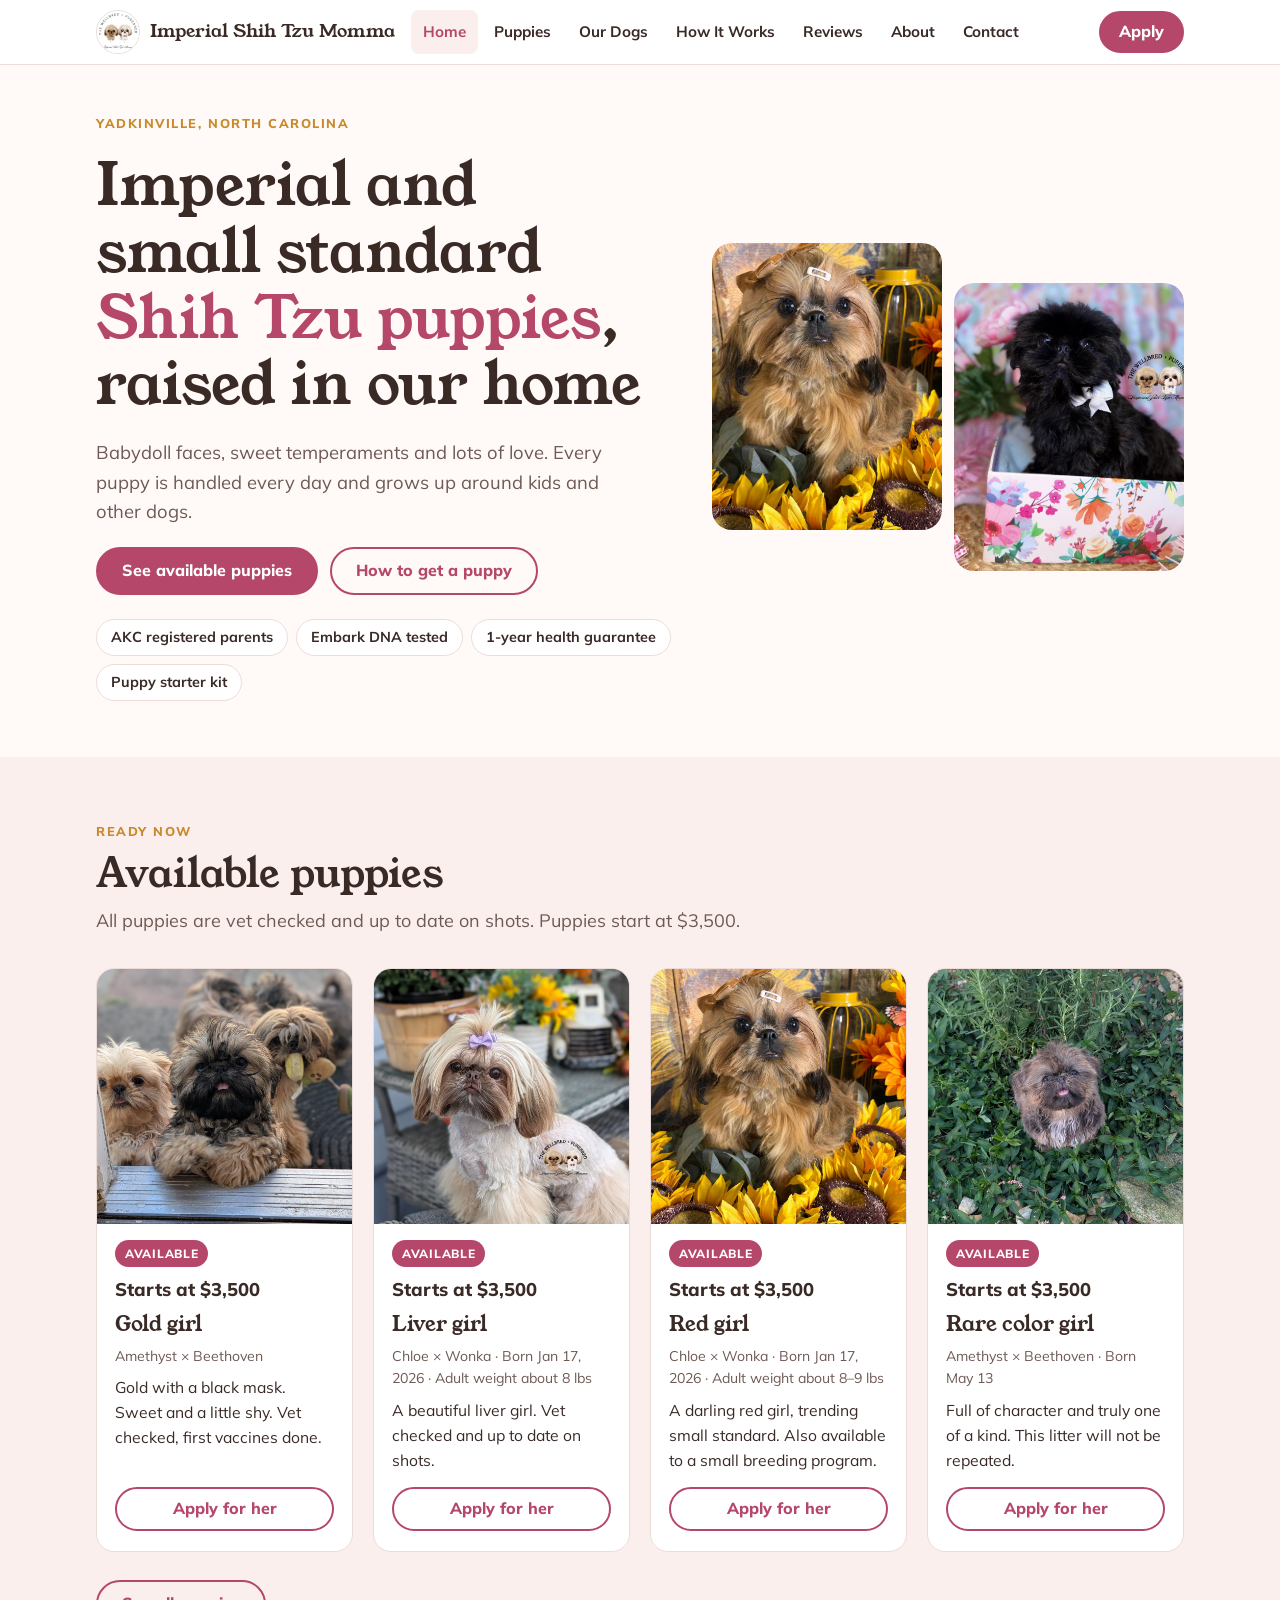
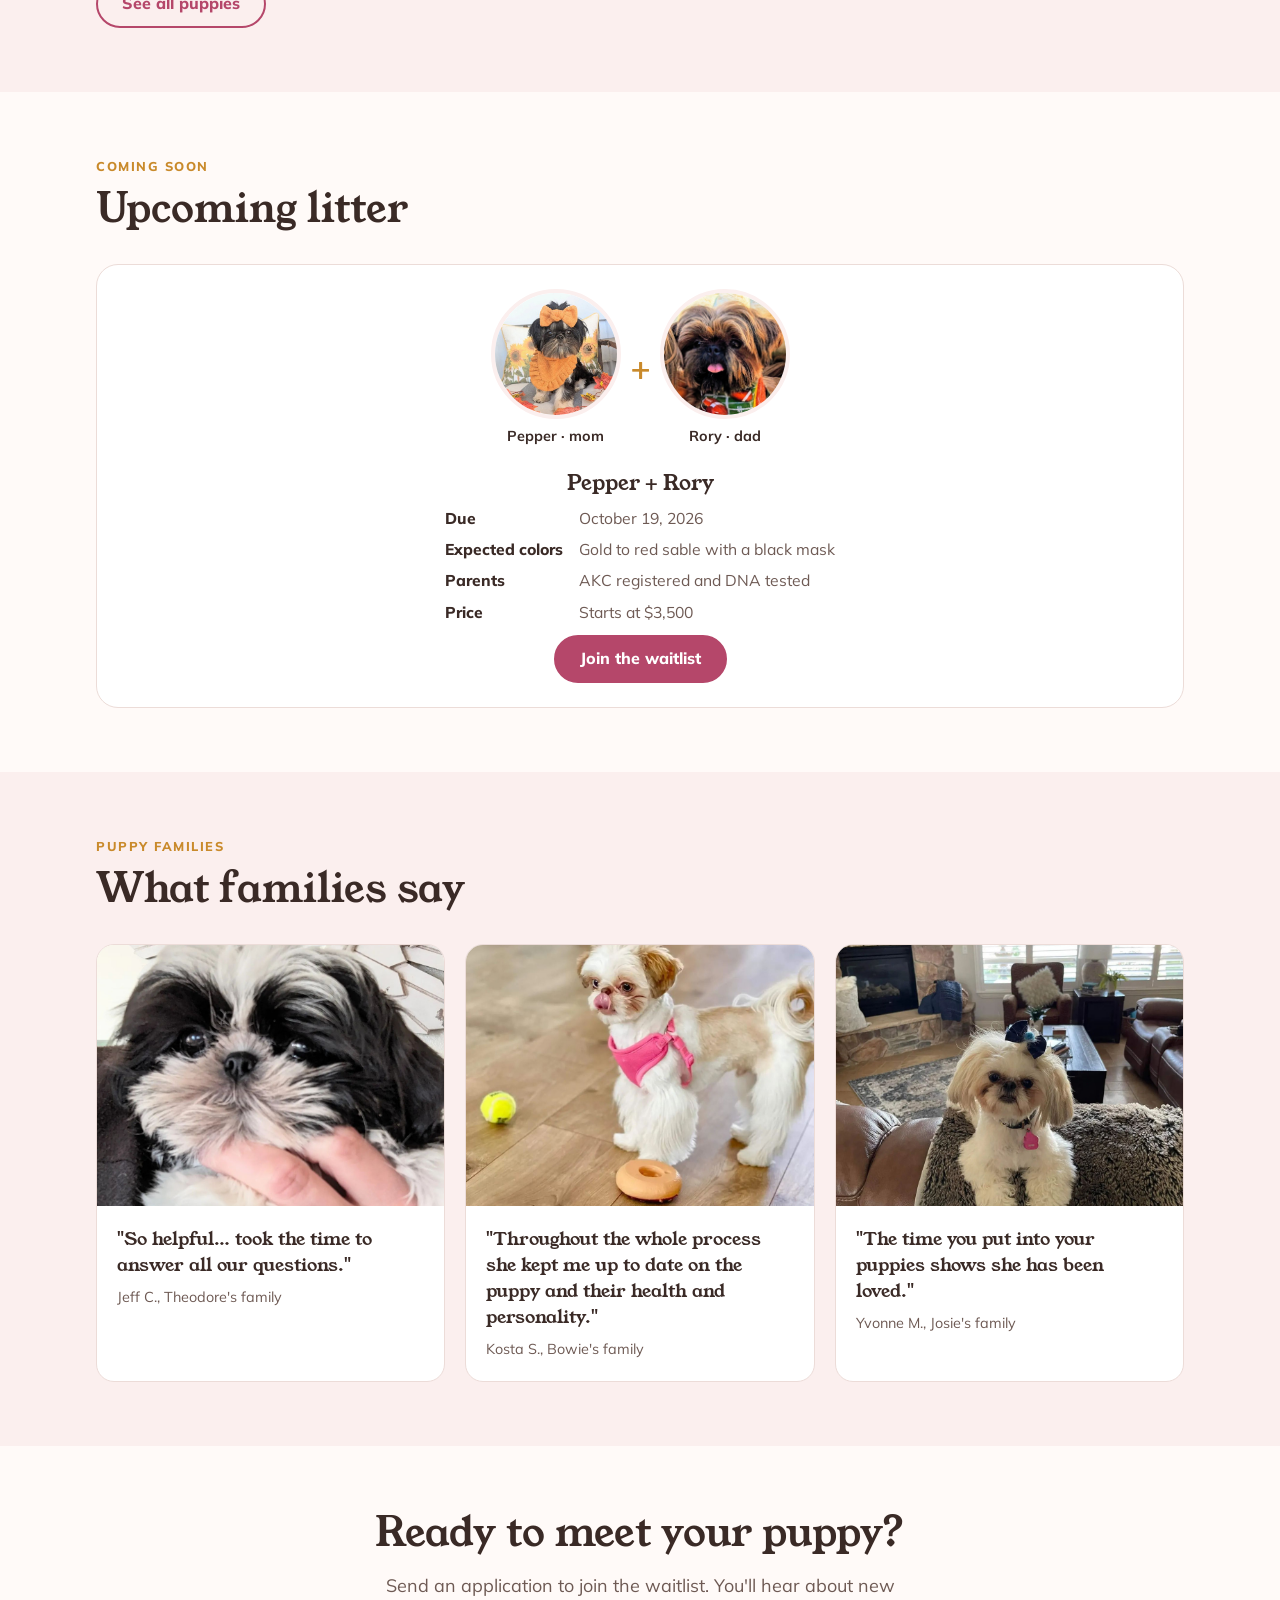
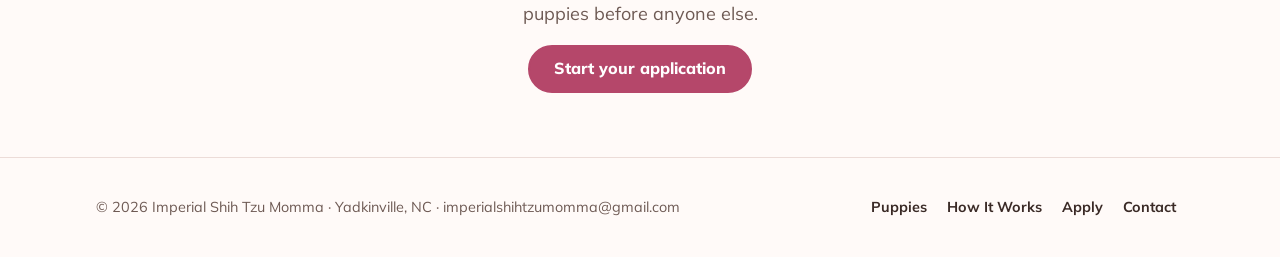
==== index.html @ 70576f69 "Imperial Shih Tzu Momma website" ====
<!doctype html>
<html lang="en">
<head>
<meta charset="utf-8">
<meta name="viewport" content="width=device-width, initial-scale=1, viewport-fit=cover">
<title>Imperial Shih Tzu Momma</title>
<meta name="description" content="Imperial and small standard Shih Tzu puppies raised in our home in Yadkinville, North Carolina. AKC registered, DNA tested parents.">
<meta property="og:title" content="Imperial Shih Tzu Momma">
<meta property="og:description" content="Imperial and small standard Shih Tzu puppies raised in our home in Yadkinville, North Carolina. AKC registered, DNA tested parents.">
<meta property="og:image" content="images/pup-red-girl.jpg">
<link rel="icon" href="images/logo.jpg">
<link rel="preconnect" href="https://fonts.googleapis.com">
<link rel="preconnect" href="https://fonts.gstatic.com" crossorigin>
<link rel="stylesheet" href="https://fonts.googleapis.com/css2?family=Young+Serif&family=Mulish:wght@400;600;700;800&display=swap">
<link rel="stylesheet" href="css/styles.css">
</head>
<body>
<a class="skip" href="#main">Skip to content</a>
<header>
  <div class="wrap bar">
    <a class="brand" href="index.html"><img src="images/logo.jpg" alt="">Imperial Shih Tzu Momma</a>
    <button class="menu-btn" id="menuBtn" aria-expanded="false" aria-controls="mainNav">Menu</button>
    <nav id="mainNav" aria-label="Main">
      <ul>
        <li><a href="index.html" aria-current="page">Home</a></li>
        <li><a href="puppies.html">Puppies</a></li>
        <li><a href="our-dogs.html">Our Dogs</a></li>
        <li><a href="how-it-works.html">How It Works</a></li>
        <li><a href="reviews.html">Reviews</a></li>
        <li><a href="about.html">About</a></li>
        <li><a href="contact.html">Contact</a></li>
      </ul>
    </nav>
    <a class="btn primary" href="apply.html">Apply</a>
  </div>
</header>
<main id="main">
<section class="hero">
  <div class="wrap">
    <div class="hero-copy">
      <span class="eyebrow">Yadkinville, North Carolina</span>
      <h1>Imperial and small standard <em>Shih Tzu puppies</em>, raised in our home</h1>
      <p>Babydoll faces, sweet temperaments and lots of love. Every puppy is handled every day and grows up around kids and other dogs.</p>
      <div class="ctas">
        <a class="btn primary" href="puppies.html">See available puppies</a>
        <a class="btn ghost" href="how-it-works.html">How to get a puppy</a>
      </div>
      <ul class="facts" aria-label="Highlights">
        <li>AKC registered parents</li>
        <li>Embark DNA tested</li>
        <li>1-year health guarantee</li>
        <li>Puppy starter kit</li>
      </ul>
    </div>
    <div class="hero-photos">
      <img src="images/pup-red-girl.jpg" alt="Red Shih Tzu puppy sitting among sunflowers">
      <img src="images/pup-black-boy.jpg" alt="Black Shih Tzu puppy in a flower box">
    </div>
  </div>
</section>

<section class="alt">
  <div class="wrap">
    <div class="head">
      <span class="eyebrow">Ready now</span>
      <h2>Available puppies</h2>
      <p>All puppies are vet checked and up to date on shots. Puppies start at $3,500.</p>
    </div>
    <div class="grid">
      <article class="pup">
        <img src="images/pup-gold-girl.jpg" alt="Gold Shih Tzu puppy with a black mask" loading="lazy">
        <div class="body">
          <div class="row"><span class="tag ready">Available</span><span class="price">Starts at $3,500</span></div>
          <h3>Gold girl</h3>
          <p class="meta">Amethyst × Beethoven</p>
          <p class="desc">Gold with a black mask. Sweet and a little shy. Vet checked, first vaccines done.</p>
          <a class="btn ghost" href="apply.html">Apply for her</a>
        </div>
      </article><article class="pup">
        <img src="images/pup-liver-girl.jpg" alt="Light liver Shih Tzu puppy" loading="lazy">
        <div class="body">
          <div class="row"><span class="tag ready">Available</span><span class="price">Starts at $3,500</span></div>
          <h3>Liver girl</h3>
          <p class="meta">Chloe × Wonka · Born Jan 17, 2026 · Adult weight about 8 lbs</p>
          <p class="desc">A beautiful liver girl. Vet checked and up to date on shots.</p>
          <a class="btn ghost" href="apply.html">Apply for her</a>
        </div>
      </article><article class="pup">
        <img src="images/pup-red-girl.jpg" alt="Red Shih Tzu puppy among sunflowers" loading="lazy">
        <div class="body">
          <div class="row"><span class="tag ready">Available</span><span class="price">Starts at $3,500</span></div>
          <h3>Red girl</h3>
          <p class="meta">Chloe × Wonka · Born Jan 17, 2026 · Adult weight about 8–9 lbs</p>
          <p class="desc">A darling red girl, trending small standard. Also available to a small breeding program.</p>
          <a class="btn ghost" href="apply.html">Apply for her</a>
        </div>
      </article><article class="pup">
        <img src="images/pup-rare-girl.jpg" alt="Rare colored Shih Tzu puppy on green grass" loading="lazy">
        <div class="body">
          <div class="row"><span class="tag ready">Available</span><span class="price">Starts at $3,500</span></div>
          <h3>Rare color girl</h3>
          <p class="meta">Amethyst × Beethoven · Born May 13</p>
          <p class="desc">Full of character and truly one of a kind. This litter will not be repeated.</p>
          <a class="btn ghost" href="apply.html">Apply for her</a>
        </div>
      </article>
    </div>
    <div class="more"><a class="btn ghost" href="puppies.html">See all puppies</a></div>
  </div>
</section>

<section>
  <div class="wrap">
    <div class="head">
      <span class="eyebrow">Coming soon</span>
      <h2>Upcoming litter</h2>
    </div>
    <div class="litter">
      <div class="pair">
        <figure><img src="images/pepper.jpg" alt="Pepper, the mom" loading="lazy">Pepper · mom</figure>
        <span class="plus" aria-hidden="true">+</span>
        <figure><img src="images/rory.jpg" alt="Rory, the dad" loading="lazy">Rory · dad</figure>
      </div>
      <div class="info">
        <h3>Pepper + Rory</h3>
        <dl>
          <dt>Due</dt><dd>October 19, 2026</dd>
          <dt>Expected colors</dt><dd>Gold to red sable with a black mask</dd>
          <dt>Parents</dt><dd>AKC registered and DNA tested</dd>
          <dt>Price</dt><dd>Starts at $3,500</dd>
        </dl>
        <div><a class="btn primary" href="apply.html">Join the waitlist</a></div>
      </div>
    </div>
  </div>
</section>

<section class="alt">
  <div class="wrap">
    <div class="head">
      <span class="eyebrow">Puppy families</span>
      <h2>What families say</h2>
    </div>
    <div class="reviews">
      <figure class="review"><img src="images/review-theodore.jpg" alt="Theodore, a black and white Shih Tzu" loading="lazy"><blockquote>"So helpful… took the time to answer all our questions."</blockquote><figcaption>Jeff C., Theodore's family</figcaption></figure><figure class="review"><img src="images/review-bowie.jpg" alt="Bowie playing on a wood floor" loading="lazy"><blockquote>"Throughout the whole process she kept me up to date on the puppy and their health and personality."</blockquote><figcaption>Kosta S., Bowie's family</figcaption></figure><figure class="review"><img src="images/review-josie.jpg" alt="Josie sitting on a sofa" loading="lazy"><blockquote>"The time you put into your puppies shows she has been loved."</blockquote><figcaption>Yvonne M., Josie's family</figcaption></figure>
    </div>
  </div>
</section>

<section class="cta-band">
  <div class="wrap">
    <h2>Ready to meet your puppy?</h2>
    <p>Send an application to join the waitlist. You'll hear about new puppies before anyone else.</p>
    <a class="btn primary" href="apply.html">Start your application</a>
  </div>
</section>
</main>
<footer>
  <div class="wrap">
    <span>© 2026 Imperial Shih Tzu Momma · Yadkinville, NC · imperialshihtzumomma@gmail.com</span>
    <nav aria-label="Footer"><ul><li><a href="puppies.html">Puppies</a></li><li><a href="how-it-works.html">How It Works</a></li><li><a href="apply.html">Apply</a></li><li><a href="contact.html">Contact</a></li></ul></nav>
  </div>
</footer>
<script src="js/main.js"></script>
</body>
</html>
---- css/styles.css ----
html{-webkit-text-size-adjust:100%}
body{margin:0}
img{max-width:100%;height:auto}
[hidden]{display:none!important}
/* Layout: one calm scrolling page, sticky nav, photo-first cards; each section = one Wix page */
:root{
  --bg:#fffaf8; --surface:#ffffff; --tint:#fbefee; --fg:#3a2a26; --muted:#6e5a54;
  --rose:#b5476a; --rose-ink:#ffffff; --honey:#c98a2b; --line:#ecdcd8; --sold:#8a7b77;
  --display:"Young Serif",Georgia,serif; --body:"Mulish",system-ui,-apple-system,"Segoe UI",sans-serif;
}
@media (prefers-color-scheme:dark){:root:not([data-theme="light"]){
  --bg:#1f1817; --surface:#2a2120; --tint:#33272a; --fg:#f5ebe8; --muted:#c9b6b0;
  --rose:#f08aab; --rose-ink:#2a1219; --honey:#e9b45e; --line:#46383a; --sold:#a8999a; color-scheme:dark}}
:root[data-theme="dark"]{
  --bg:#1f1817; --surface:#2a2120; --tint:#33272a; --fg:#f5ebe8; --muted:#c9b6b0;
  --rose:#f08aab; --rose-ink:#2a1219; --honey:#e9b45e; --line:#46383a; --sold:#a8999a; color-scheme:dark}
*{box-sizing:border-box}
html{scroll-behavior:smooth;scroll-padding-top:72px}
@media (prefers-reduced-motion:reduce){html{scroll-behavior:auto}}
body{background:var(--bg);color:var(--fg);font-family:var(--body);font-size:18px;line-height:1.6}
body::before{content:"";position:fixed;inset:0 0 auto;height:env(safe-area-inset-top,0px);z-index:10;background:var(--surface)}
.wrap{max-width:1120px;margin:0 auto;padding-left:max(16px,env(safe-area-inset-left,0px));padding-right:max(16px,env(safe-area-inset-right,0px))}
h1,h2,h3{font-family:var(--display);font-weight:400;line-height:1.15;text-wrap:balance;margin:0}
h2{font-size:clamp(1.8rem,4vw,2.5rem)} h3{font-size:1.3rem}
p{margin:0}
a{color:var(--rose)}
:focus-visible{outline:3px solid var(--honey);outline-offset:3px;border-radius:6px}
.skip{position:absolute;left:-999px;top:8px;background:var(--rose);color:var(--rose-ink);padding:10px 16px;border-radius:8px;z-index:20}
.skip:focus{left:16px}
.eyebrow{font-size:.8rem;font-weight:800;letter-spacing:.12em;text-transform:uppercase;color:var(--honey)}
.btn{display:inline-flex;align-items:center;justify-content:center;min-height:48px;padding:0 24px;border-radius:999px;font-weight:800;font-size:1rem;text-decoration:none;border:2px solid var(--rose)}
.btn.primary{background:var(--rose);color:var(--rose-ink)}
.btn.ghost{color:var(--rose);background:transparent}
.btn:hover{filter:brightness(1.07)}


/* header */
header{position:sticky;top:env(safe-area-inset-top,0px);z-index:5;background:var(--surface);border-bottom:1px solid var(--line)}
.bar{display:flex;align-items:center;gap:16px;min-height:64px}
.brand{display:flex;align-items:center;gap:10px;text-decoration:none;color:var(--fg);font-family:var(--display);font-size:1.15rem;white-space:nowrap}
.brand img{width:44px;height:44px;border-radius:50%;object-fit:cover;border:1px solid var(--line)}
nav ul{display:flex;gap:4px;list-style:none;margin:0;padding:0}
nav a{display:block;padding:10px 12px;border-radius:8px;color:var(--fg);text-decoration:none;font-weight:700;font-size:.95rem}
nav a:hover{background:var(--tint)}
.bar .btn{margin-left:auto;min-height:42px;padding:0 18px}
.menu-btn{display:none;margin-left:auto;min-height:44px;padding:0 14px;border-radius:10px;border:2px solid var(--line);background:var(--surface);color:var(--fg);font:700 1rem var(--body)}
@media (max-width:980px){
  .menu-btn{display:block}
  .bar>.btn{display:none}
  nav{position:absolute;left:0;right:0;top:100%;background:var(--surface);border-bottom:1px solid var(--line)}
  nav:not(.open){display:none}
  nav ul{flex-direction:column;padding:8px max(16px,env(safe-area-inset-right,0px)) 16px max(16px,env(safe-area-inset-left,0px))}
  nav a{font-size:1.1rem;padding:14px 12px}
}

section{padding-block:64px}
section.alt{background:var(--tint)}
.head{display:grid;gap:10px;max-width:46rem;margin-bottom:32px}
.head p{color:var(--muted)}

/* hero */
.hero{padding-block:48px 56px}
.hero .wrap{display:grid;grid-template-columns:1.1fr .9fr;gap:40px;align-items:center}
.hero h1{font-size:clamp(2.2rem,5.4vw,3.6rem)}
.hero h1 em{font-style:normal;color:var(--rose)}
.hero-copy{display:grid;gap:20px;min-width:0}
.hero-copy>p{font-size:1.15rem;color:var(--muted);max-width:34rem}
.ctas{display:flex;flex-wrap:wrap;gap:12px}
.facts{display:flex;flex-wrap:wrap;gap:8px;list-style:none;padding:0;margin:4px 0 0}
.facts li{background:var(--surface);border:1px solid var(--line);border-radius:999px;padding:6px 14px;font-size:.9rem;font-weight:700}
.hero-photos{display:grid;grid-template-columns:1fr 1fr;gap:12px}
.hero-photos img{width:100%;aspect-ratio:4/5;object-fit:cover;border-radius:20px}
.hero-photos img:nth-child(2){margin-top:40px}
@media (max-width:760px){.hero .wrap{grid-template-columns:1fr}.hero-photos img:nth-child(2){margin-top:24px}}

/* cards */
.grid{display:grid;grid-template-columns:repeat(auto-fill,minmax(240px,1fr));gap:20px}
.pup{background:var(--surface);border:1px solid var(--line);border-radius:18px;overflow:hidden;display:flex;flex-direction:column}
.pup img{width:100%;aspect-ratio:1;object-fit:cover;display:block}
.pup .body{padding:16px 18px 20px;display:grid;gap:8px;flex:1;align-content:start}
.row{display:flex;align-items:center;justify-content:space-between;gap:8px;flex-wrap:wrap}
.tag{font-size:.75rem;font-weight:800;letter-spacing:.06em;text-transform:uppercase;border-radius:999px;padding:4px 10px}
.tag.ready{background:var(--rose);color:var(--rose-ink)}
.tag.sold{background:var(--line);color:var(--fg)}
.price{font-weight:800;font-size:1.15rem;font-variant-numeric:tabular-nums}
.meta{font-size:.88rem;color:var(--muted)}
.pup p.desc{font-size:.98rem}
.pup .btn{margin-top:6px;min-height:44px}
.sold-strip{margin-top:44px}
.sold-strip h3{margin-bottom:16px}
.sold-grid{display:grid;grid-template-columns:repeat(auto-fill,minmax(150px,1fr));gap:14px}
.sold-grid figure{margin:0;display:grid;gap:6px}
.sold-grid img{width:100%;aspect-ratio:1;object-fit:cover;border-radius:14px;filter:saturate(.75)}
.sold-grid figcaption{font-size:.85rem;color:var(--muted)}

/* litters */
.litter{background:var(--surface);border:1px solid var(--line);border-radius:22px;padding:24px;display:grid;grid-template-columns:auto 1fr;gap:28px;align-items:center}
.pair{display:flex;align-items:center;gap:10px}
.pair figure{margin:0;text-align:center;display:grid;gap:6px;font-weight:700;font-size:.9rem}
.pair img{width:130px;height:130px;border-radius:50%;object-fit:cover;border:4px solid var(--tint)}
.pair .plus{font-family:var(--display);font-size:2rem;color:var(--honey)}
.litter .info{display:grid;gap:10px;min-width:0}
.litter dl{display:grid;grid-template-columns:max-content 1fr;gap:6px 16px;margin:0;font-size:.98rem}
.litter dt{font-weight:800}
.litter dd{margin:0;color:var(--muted)}
@media (max-width:700px){.litter{grid-template-columns:1fr}.pair{justify-content:center}.pair img{width:110px;height:110px}}

/* dogs */
.dogs{display:grid;grid-template-columns:repeat(auto-fill,minmax(200px,1fr));gap:20px}
.dog{margin:0;display:grid;gap:8px}
.dog img{width:100%;aspect-ratio:1;object-fit:cover;border-radius:18px}
.dog figcaption{display:grid;gap:2px}
.dog strong{font-family:var(--display);font-weight:400;font-size:1.25rem}
.dog span{font-size:.9rem;color:var(--muted)}
.subhead{margin:8px 0 16px;font-size:1.1rem;font-weight:800}
.subhead:not(:first-of-type){margin-top:40px}

/* steps */
.steps{list-style:none;padding:0;margin:0;display:grid;grid-template-columns:repeat(auto-fit,minmax(200px,1fr));gap:16px;counter-reset:s}
.steps li{background:var(--surface);border:1px solid var(--line);border-radius:18px;padding:22px;display:grid;gap:8px;align-content:start;counter-increment:s}
.steps li::before{content:counter(s);width:40px;height:40px;border-radius:50%;background:var(--rose);color:var(--rose-ink);display:grid;place-items:center;font-weight:800}
.steps p{font-size:.97rem;color:var(--muted)}
.two{display:grid;grid-template-columns:1fr 1fr;gap:20px;margin-top:28px}
@media (max-width:760px){.two{grid-template-columns:1fr}}
.panel{background:var(--surface);border:1px solid var(--line);border-radius:18px;padding:24px;display:grid;gap:12px;align-content:start}
.panel ul{margin:0;padding-left:20px;display:grid;gap:6px}
.faq{display:grid;gap:10px;margin-top:28px}
details{background:var(--surface);border:1px solid var(--line);border-radius:14px;padding:4px 20px}
summary{cursor:pointer;font-weight:800;padding:14px 0;min-height:44px}
details p{padding-bottom:16px;color:var(--muted)}

/* reviews */
.reviews{display:grid;grid-template-columns:repeat(auto-fit,minmax(260px,1fr));gap:20px}
.review{margin:0;background:var(--surface);border:1px solid var(--line);border-radius:18px;overflow:hidden;display:flex;flex-direction:column}
.review img{width:100%;aspect-ratio:4/3;object-fit:cover}
.review blockquote{margin:0;padding:20px 20px 8px;font-family:var(--display);font-size:1.12rem;line-height:1.45}
.review figcaption{padding:0 20px 20px;font-size:.9rem;color:var(--muted)}

/* about */
.about{display:grid;grid-template-columns:.8fr 1.2fr;gap:40px;align-items:center}
.about img{width:100%;border-radius:22px;aspect-ratio:1;object-fit:cover}
.about .copy{display:grid;gap:16px;min-width:0}
@media (max-width:760px){.about{grid-template-columns:1fr}}

/* adults */
.adult{display:grid;grid-template-columns:220px 1fr;gap:24px;align-items:center;background:var(--surface);border:1px solid var(--line);border-radius:22px;padding:20px;margin-top:24px}
.adult img{width:100%;aspect-ratio:1;object-fit:cover;border-radius:16px}
.adult div{display:grid;gap:8px;min-width:0}
@media (max-width:600px){.adult{grid-template-columns:1fr}}

/* contact */
.contact{display:grid;grid-template-columns:1fr 1fr;gap:32px}
@media (max-width:760px){.contact{grid-template-columns:1fr}}
.contact .info{display:grid;gap:16px;align-content:start}
.copyline{display:flex;flex-wrap:wrap;gap:10px;align-items:center}
.copyline code{font-family:var(--body);font-weight:800;font-size:1.05rem;background:var(--surface);border:1px solid var(--line);border-radius:10px;padding:8px 12px;user-select:all;word-break:break-all}
.copyline button{min-height:44px;padding:0 16px;border-radius:999px;border:2px solid var(--rose);background:transparent;color:var(--rose);font:800 .95rem var(--body);cursor:pointer}
form{background:var(--surface);border:1px solid var(--line);border-radius:20px;padding:24px;display:grid;gap:14px}
label{font-weight:700;font-size:.95rem;display:grid;gap:6px}
input,textarea,select{font:inherit;font-size:1rem;padding:12px 14px;border-radius:10px;border:1.5px solid var(--line);background:var(--bg);color:var(--fg);min-height:48px}
.form-note{font-size:.85rem;color:var(--muted)}
.sent{font-weight:800;color:var(--rose)}

footer{border-top:1px solid var(--line);padding-block:32px;font-size:.9rem;color:var(--muted)}
footer .wrap{display:flex;flex-wrap:wrap;gap:12px 24px;justify-content:space-between;align-items:center}
footer nav{position:static;border:0;background:none;display:flex !important}
footer ul{flex-direction:row !important;flex-wrap:wrap;padding:0 !important}
footer a{font-size:.9rem;padding:6px 8px}

/* multi-page additions */
nav a[aria-current="page"]{background:var(--tint);color:var(--rose)}
.page-hero{padding-block:48px 8px}
.page-hero h1{font-size:clamp(2rem,5vw,3rem)}
.page-hero p{color:var(--muted);max-width:44rem;margin-top:12px;font-size:1.1rem}
.cta-band{text-align:center}
.cta-band .wrap{display:grid;gap:16px;justify-items:center}
.cta-band p{color:var(--muted);max-width:36rem}
.more{margin-top:28px}
fieldset{border:1px solid var(--line);border-radius:14px;padding:16px 18px;display:grid;gap:14px;margin:0}
legend{font-family:var(--display);font-size:1.2rem;padding:0 6px}
.choice{display:flex;flex-wrap:wrap;gap:8px 20px;font-weight:600}
.choice label{display:flex;align-items:center;gap:8px;font-weight:600;min-height:44px}
.choice input{min-height:auto;width:20px;height:20px;accent-color:var(--rose)}
.q{display:grid;gap:6px}
.q>span{font-weight:700;font-size:.95rem}
.req{color:var(--rose)}
.form-wide{max-width:760px}
.cols{display:grid;grid-template-columns:1fr 1fr;gap:14px}
@media (max-width:600px){.cols{grid-template-columns:1fr}}
.social{display:flex;gap:10px;flex-wrap:wrap}
.form-wide{background:none;border:0;padding:0}
.pup .body{display:flex;flex-direction:column}
.pup .body .btn{margin-top:auto}
.pup .body p.desc{margin-bottom:6px}
.litter{grid-template-columns:1fr;justify-items:center;text-align:center;gap:24px}
.litter .pair{justify-content:center}
.litter .info{justify-items:center}
.litter dl{text-align:left;margin-inline:auto}
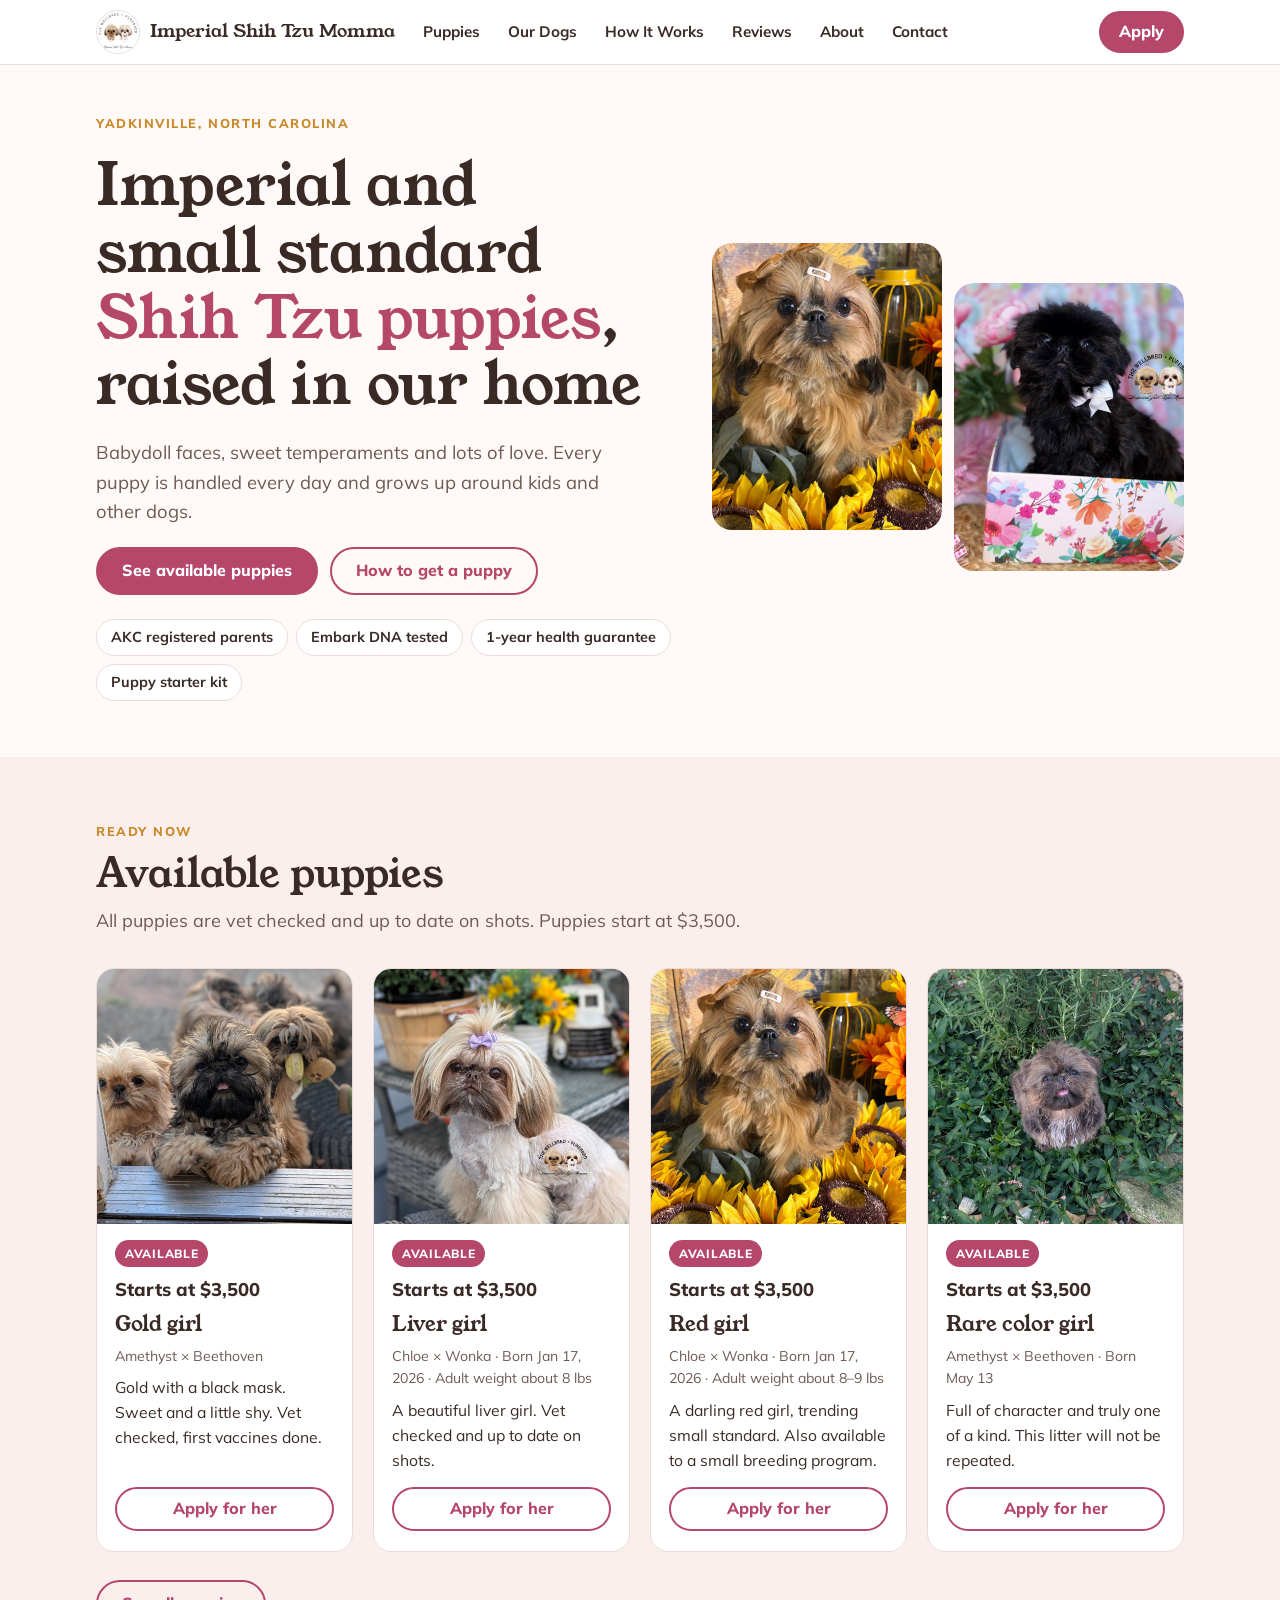
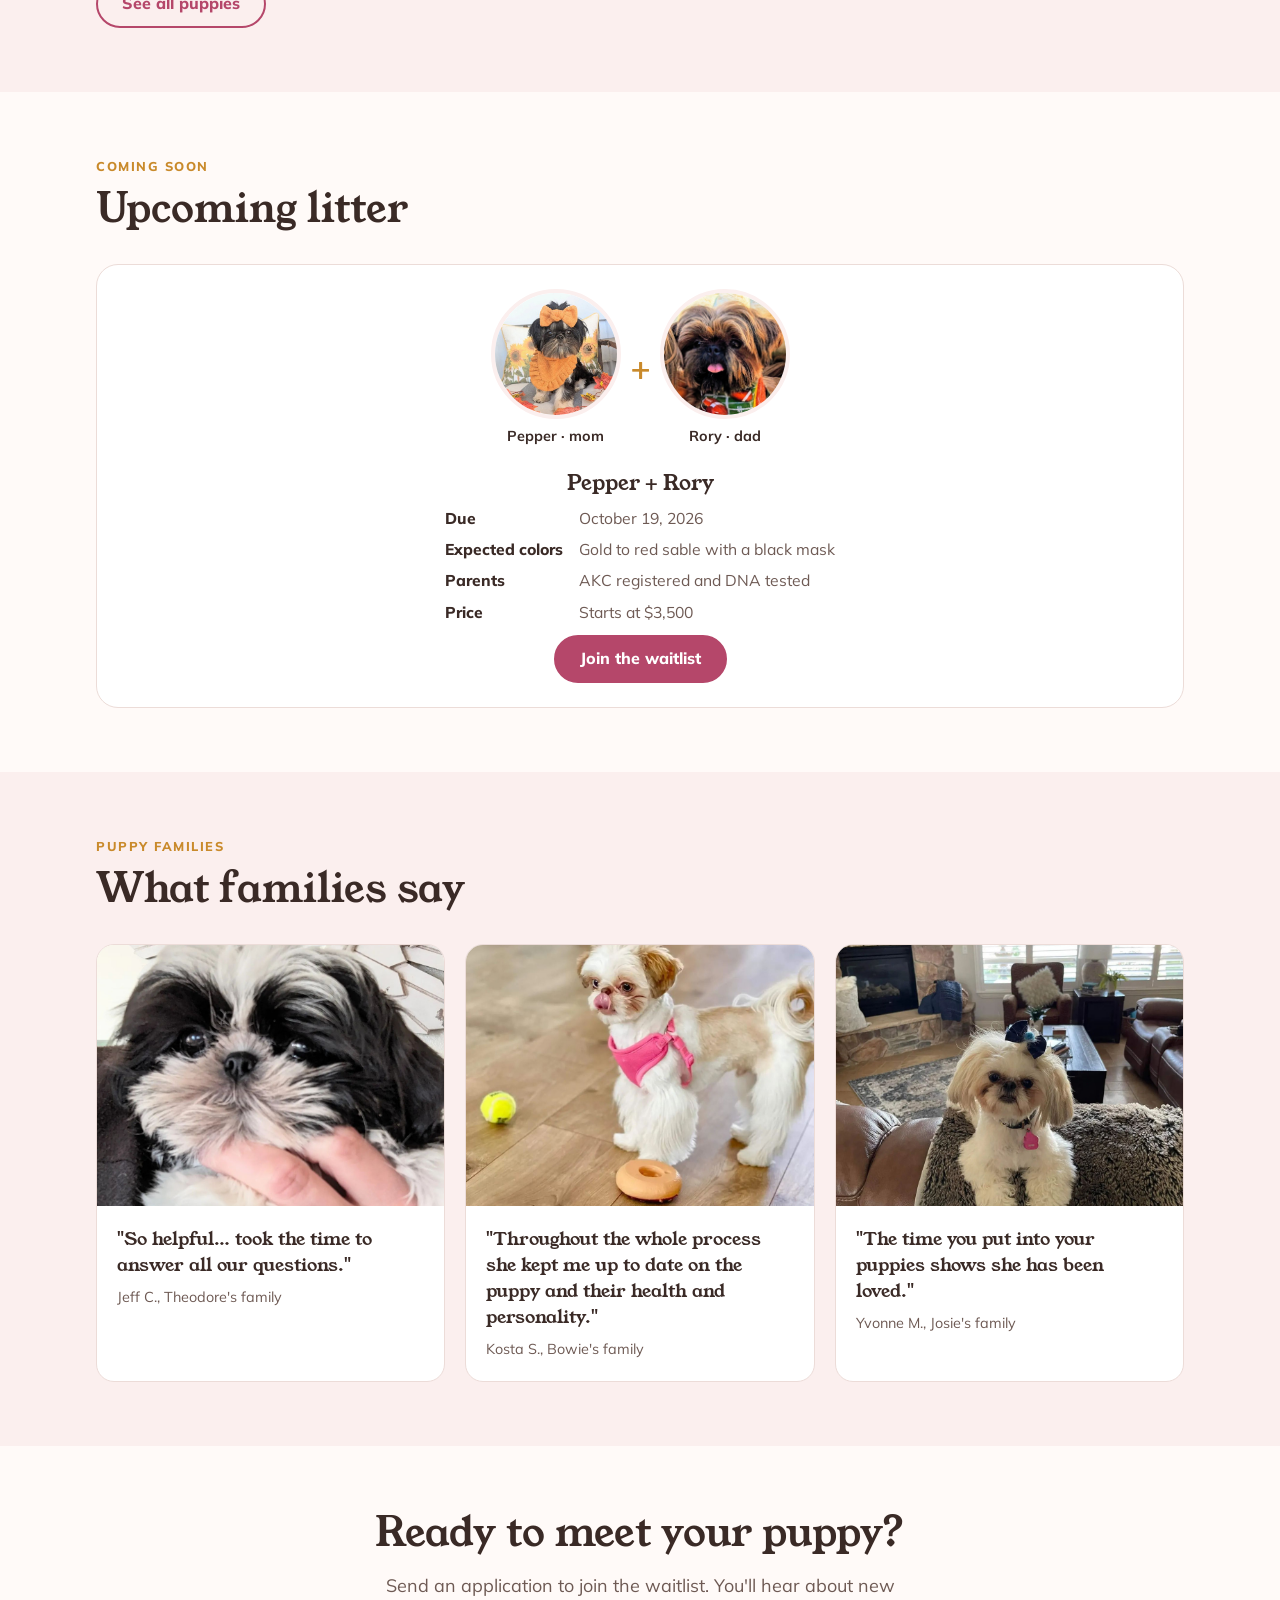
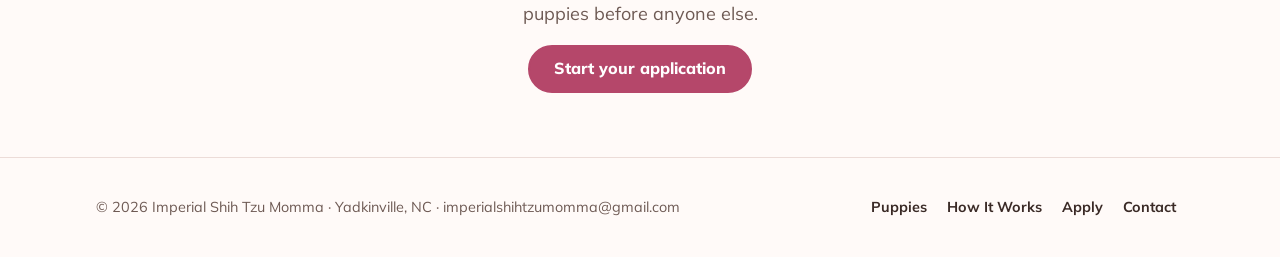
==== commit e51c21b2: "Remove Home from menu; logo links home" ====
--- a/index.html
+++ b/index.html
@@ -22,7 +22,6 @@
     <button class="menu-btn" id="menuBtn" aria-expanded="false" aria-controls="mainNav">Menu</button>
     <nav id="mainNav" aria-label="Main">
       <ul>
-        <li><a href="index.html" aria-current="page">Home</a></li>
         <li><a href="puppies.html">Puppies</a></li>
         <li><a href="our-dogs.html">Our Dogs</a></li>
         <li><a href="how-it-works.html">How It Works</a></li>
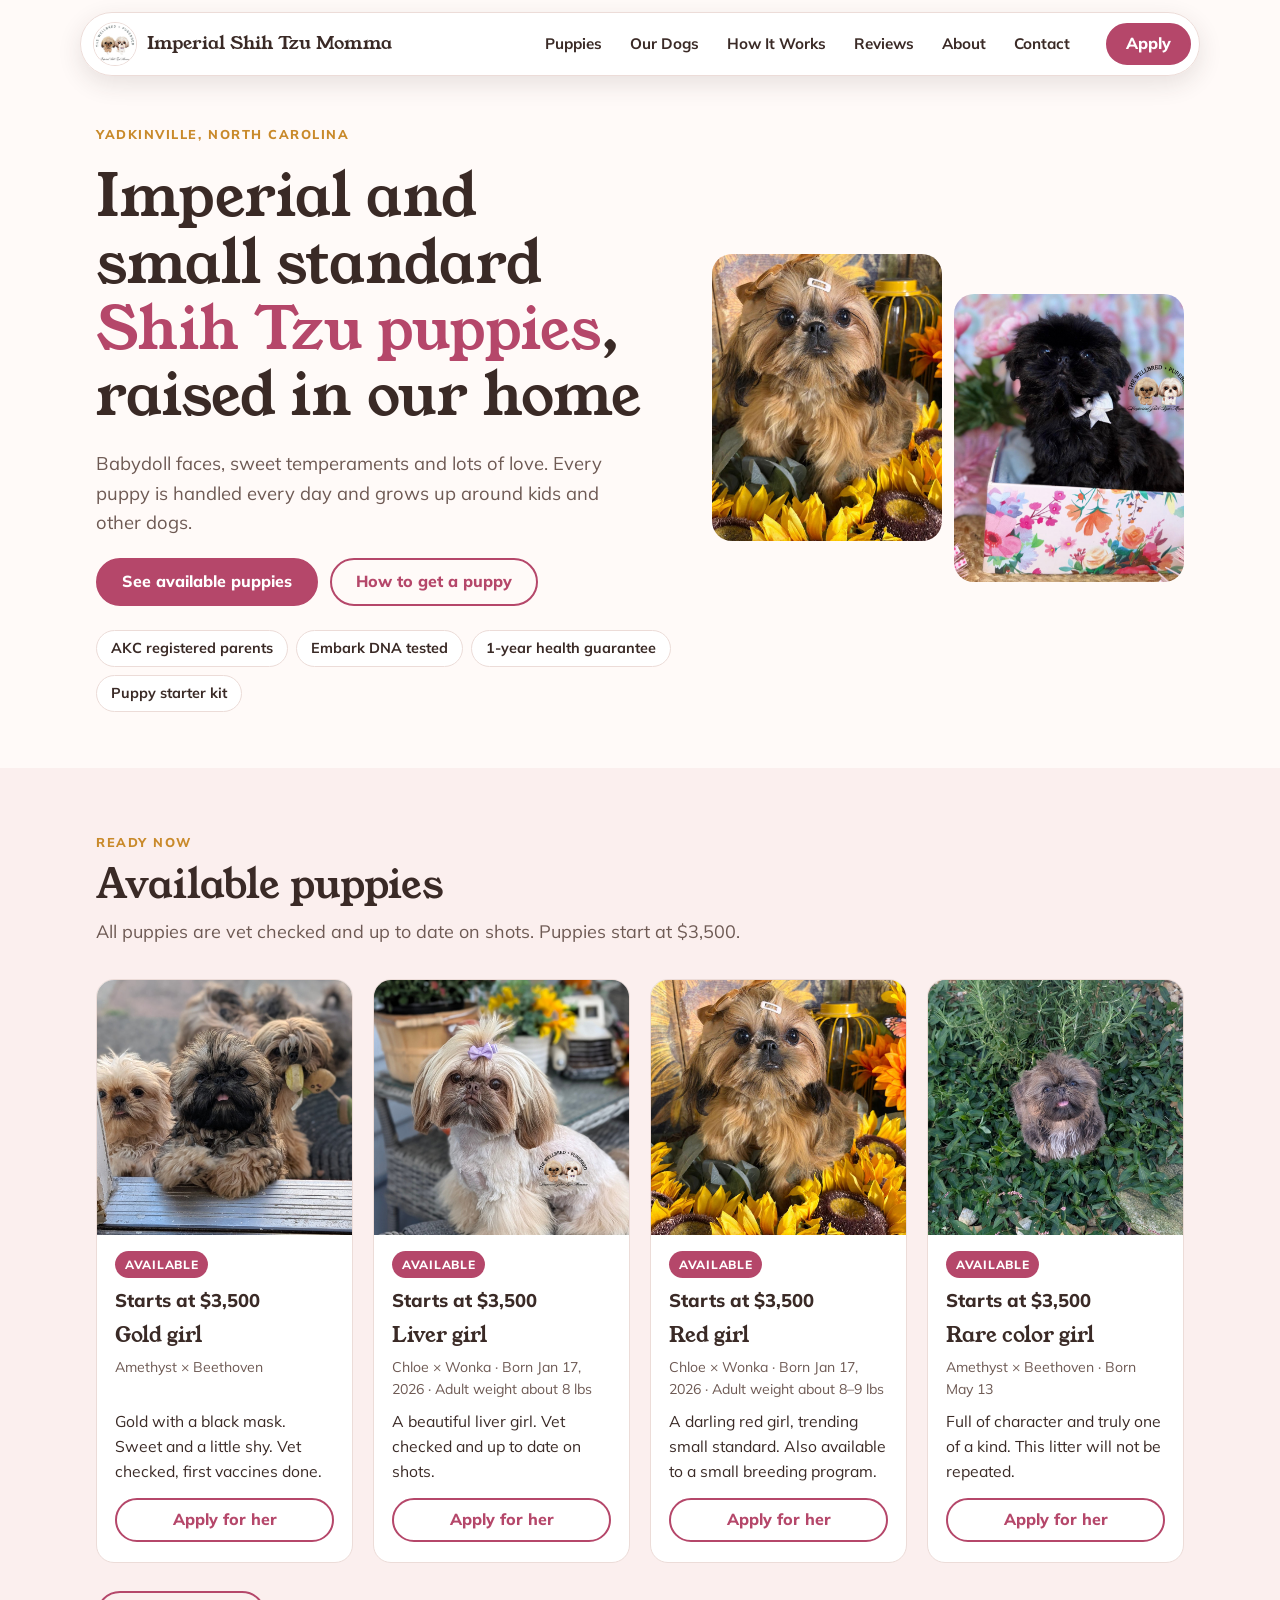
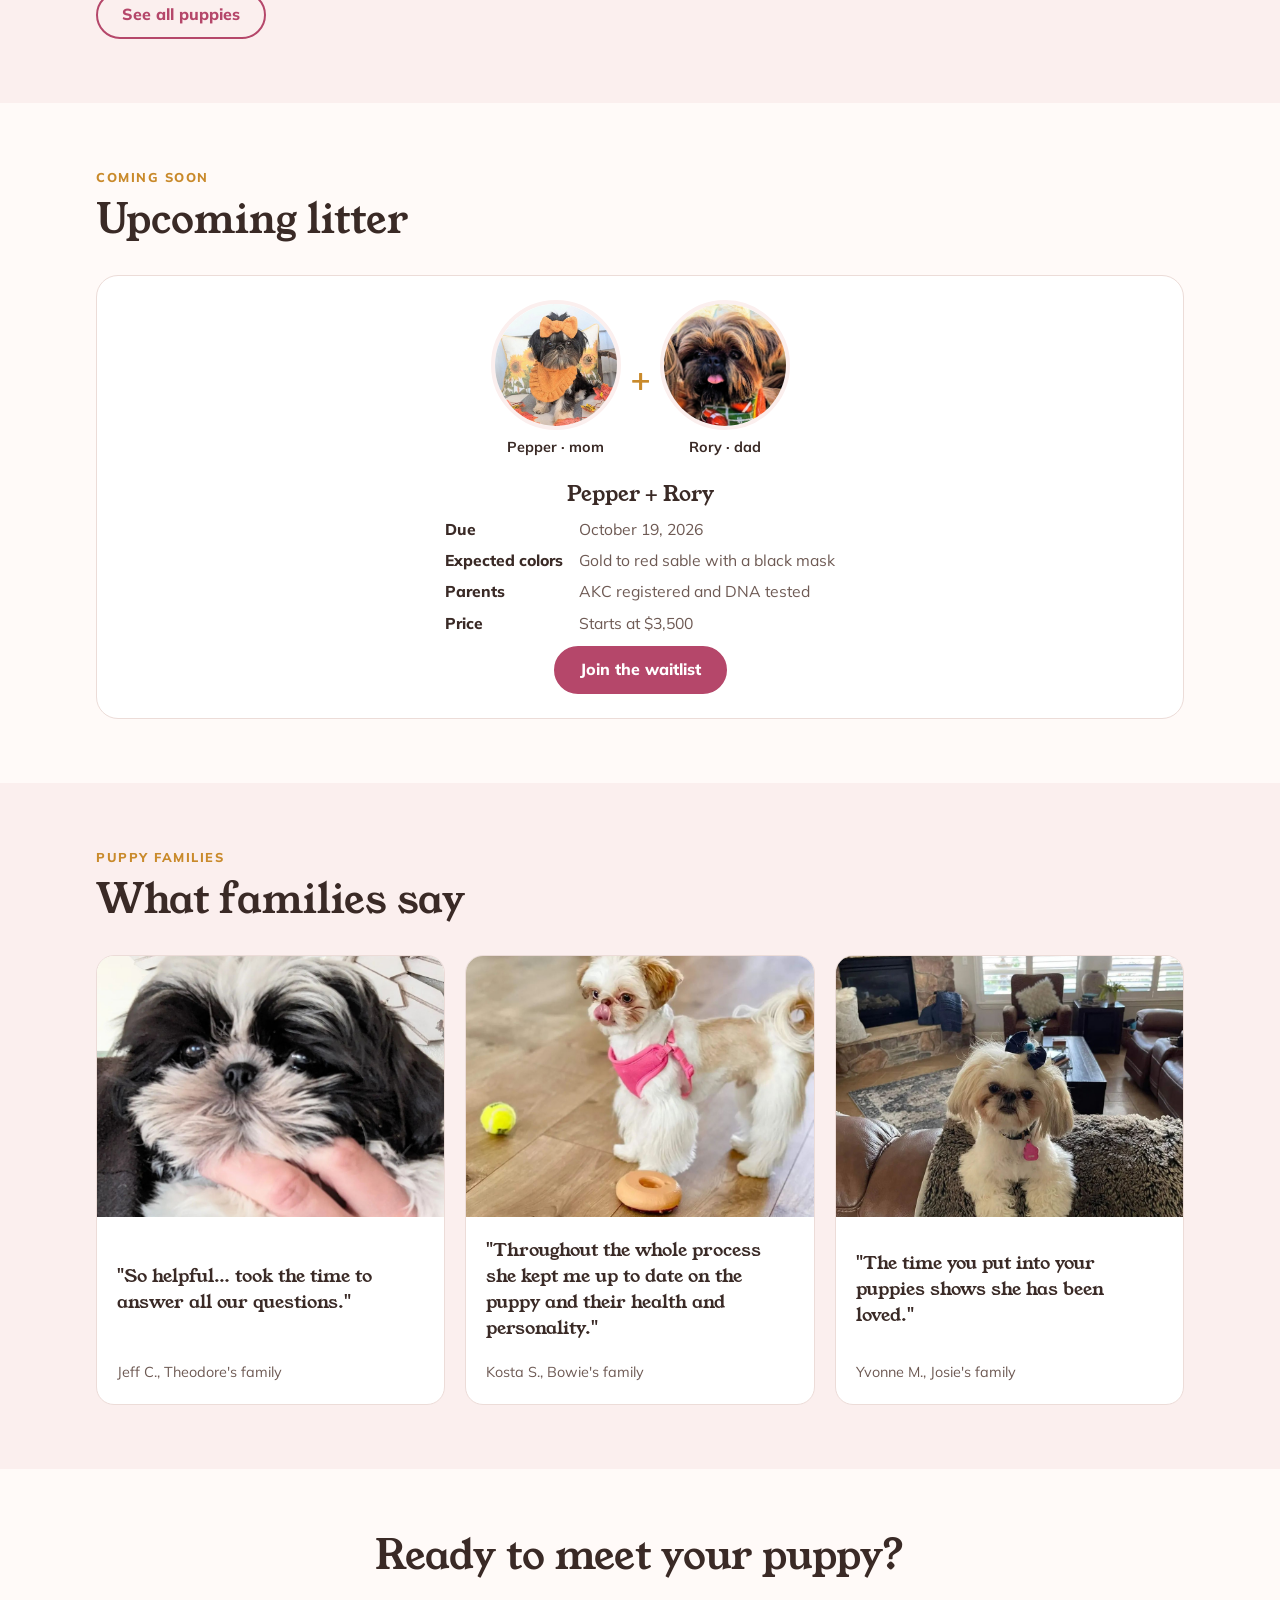
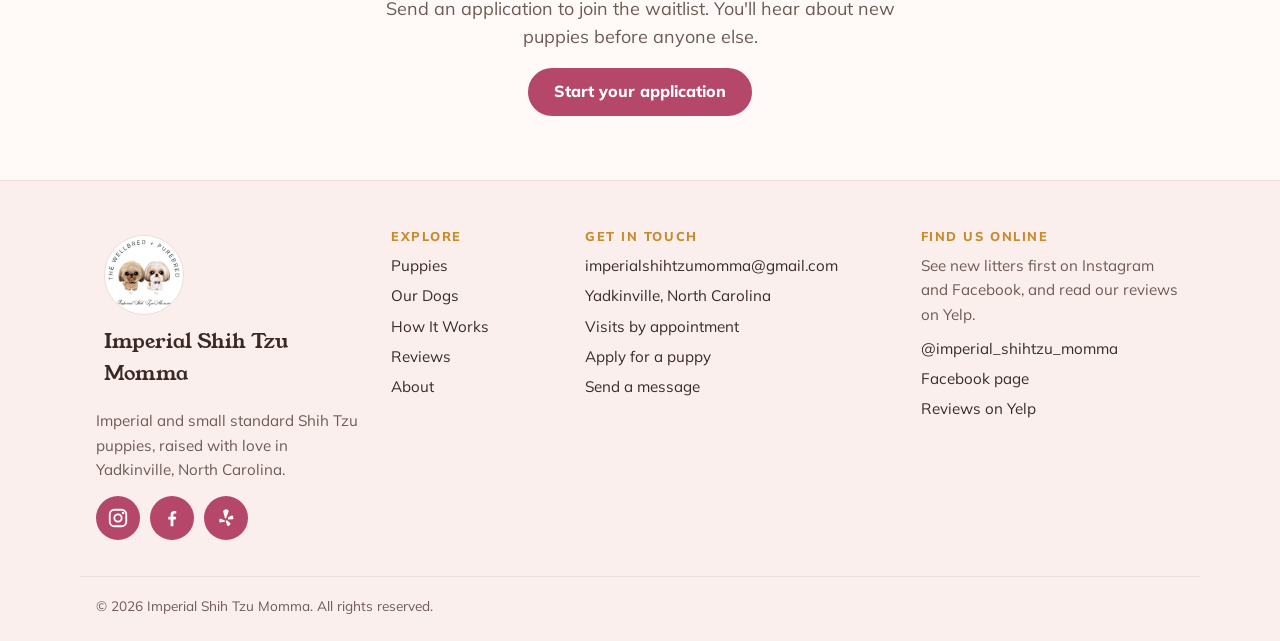
==== commit 65e14bab: "Floating menu, new footer with social links, alignment fixes" ====
--- a/index.html
+++ b/index.html
@@ -155,10 +155,31 @@
 </section>
 </main>
 <footer>
-  <div class="wrap">
-    <span>© 2026 Imperial Shih Tzu Momma · Yadkinville, NC · imperialshihtzumomma@gmail.com</span>
-    <nav aria-label="Footer"><ul><li><a href="puppies.html">Puppies</a></li><li><a href="how-it-works.html">How It Works</a></li><li><a href="apply.html">Apply</a></li><li><a href="contact.html">Contact</a></li></ul></nav>
+  <div class="wrap foot">
+    <div class="foot-brand">
+      <a class="brand" href="index.html"><img src="images/logo.jpg" alt="">Imperial Shih Tzu Momma</a>
+      <p>Imperial and small standard Shih Tzu puppies, raised with love in Yadkinville, North Carolina.</p>
+      <div class="socials">
+        <a href="https://www.instagram.com/imperial_shihtzu_momma/" rel="noopener" aria-label="Instagram"><svg viewBox="0 0 24 24" aria-hidden="true"><rect x="3" y="3" width="18" height="18" rx="5" fill="none" stroke="currentColor" stroke-width="2"/><circle cx="12" cy="12" r="4" fill="none" stroke="currentColor" stroke-width="2"/><circle cx="17.5" cy="6.5" r="1.3" fill="currentColor"/></svg></a>
+        <a href="https://www.facebook.com/profile.php?id=100063466035252" rel="noopener" aria-label="Facebook"><svg viewBox="0 0 24 24" aria-hidden="true"><path fill="currentColor" d="M13.5 21v-7.5h2.6l.4-3h-3V8.6c0-.9.3-1.5 1.5-1.5h1.6V4.4c-.3 0-1.2-.1-2.3-.1-2.3 0-3.8 1.4-3.8 3.9v2.3H7.9v3h2.6V21z"/></svg></a>
+        <a href="https://www.yelp.com/biz/imperial-shih-tzu-momma-santa-maria" rel="noopener" aria-label="Yelp"><svg viewBox="0 0 24 24" aria-hidden="true"><path fill="currentColor" d="M11.2 2.6c.4-.2 2.6.5 3.3.9.4.2.5.6.4 1l-2.6 7.4c-.3.8-1.4.7-1.6-.1L8.9 4.9c-.1-.4.1-.8.5-1 .5-.4 1.4-1 1.8-1.3zM6.1 12.9l4.2 1.5c.8.3.7 1.4-.1 1.6l-4.3 1c-.4.1-.8-.1-.9-.5-.3-.8-.4-2.1-.3-2.9 0-.5.6-.9 1.4-.7zm7.3 1.7l3.3 3.1c.3.3.3.7.1 1-.5.7-1.6 1.6-2.4 1.9-.4.2-.8 0-1-.4l-1.6-4.2c-.3-.8.8-1.5 1.6-1.4zm.9-3.4l4.1-1.8c.4-.2.8 0 1 .3.4.7.8 2 .8 2.8 0 .4-.3.8-.7.8l-4.4.4c-.9.1-1.3-1-.8-1.5z"/></svg></a>
+      </div>
+    </div>
+    <div class="foot-col">
+      <h2>Explore</h2>
+      <ul><li><a href="puppies.html">Puppies</a></li><li><a href="our-dogs.html">Our Dogs</a></li><li><a href="how-it-works.html">How It Works</a></li><li><a href="reviews.html">Reviews</a></li><li><a href="about.html">About</a></li></ul>
+    </div>
+    <div class="foot-col">
+      <h2>Get in touch</h2>
+      <ul><li>imperialshihtzumomma@gmail.com</li><li>Yadkinville, North Carolina</li><li>Visits by appointment</li><li><a href="apply.html">Apply for a puppy</a></li><li><a href="contact.html">Send a message</a></li></ul>
+    </div>
+    <div class="foot-col">
+      <h2>Find us online</h2>
+      <p>See new litters first on Instagram and Facebook, and read our reviews on Yelp.</p>
+      <ul><li><a href="https://www.instagram.com/imperial_shihtzu_momma/" rel="noopener">@imperial_shihtzu_momma</a></li><li><a href="https://www.facebook.com/profile.php?id=100063466035252" rel="noopener">Facebook page</a></li><li><a href="https://www.yelp.com/biz/imperial-shih-tzu-momma-santa-maria" rel="noopener">Reviews on Yelp</a></li></ul>
+    </div>
   </div>
+  <div class="wrap foot-base">© 2026 Imperial Shih Tzu Momma. All rights reserved.</div>
 </footer>
 <script src="js/main.js"></script>
 </body>
--- a/css/styles.css
+++ b/css/styles.css
@@ -196,3 +196,55 @@
 .litter .pair{justify-content:center}
 .litter .info{justify-items:center}
 .litter dl{text-align:left;margin-inline:auto}
+
+/* floating nav */
+header{background:transparent;border-bottom:0;top:calc(env(safe-area-inset-top,0px) + 12px);margin-top:12px;padding-left:max(16px,env(safe-area-inset-left,0px));padding-right:max(16px,env(safe-area-inset-right,0px))}
+header .bar{background:color-mix(in srgb,var(--surface) 92%,transparent);backdrop-filter:blur(10px);-webkit-backdrop-filter:blur(10px);border:1px solid var(--line);border-radius:999px;box-shadow:0 8px 24px rgba(58,42,38,.12);padding:0 8px 0 12px;min-height:64px}
+body::before{background:transparent}
+header nav{margin-left:auto}
+.bar>.btn{margin-left:8px}
+@media (max-width:980px){
+  header nav{top:calc(100% + 8px);left:max(16px,env(safe-area-inset-left,0px));right:max(16px,env(safe-area-inset-right,0px));border:1px solid var(--line);border-radius:20px;box-shadow:0 8px 24px rgba(58,42,38,.12)}
+}
+
+/* footer */
+footer{background:var(--tint);border-top:1px solid var(--line);padding-block:48px 24px;margin-top:0}
+footer .foot{display:grid;grid-template-columns:1.4fr 1fr 1fr 1.2fr;gap:32px;align-items:start;justify-content:stretch}
+@media (max-width:860px){footer .foot{grid-template-columns:1fr 1fr}}
+@media (max-width:520px){footer .foot{grid-template-columns:1fr}}
+.foot-brand{display:grid;gap:14px;min-width:0}
+.foot-brand p,.foot-col p{color:var(--muted);font-size:.95rem}
+.foot-col{display:grid;gap:10px;min-width:0}
+.foot-col h2{font-family:var(--body);font-size:.8rem;font-weight:800;letter-spacing:.12em;text-transform:uppercase;color:var(--honey)}
+.foot-col ul{list-style:none;margin:0;padding:0;display:grid;gap:6px;font-size:.95rem;color:var(--fg);word-break:break-word}
+footer .foot-col a{color:var(--fg);padding:0;font-size:.95rem;text-decoration:none}
+footer .foot-col a:hover{color:var(--rose);text-decoration:underline}
+.socials{display:flex;gap:10px}
+.socials a{width:44px;height:44px;border-radius:50%;display:grid;place-items:center;background:var(--rose);color:var(--rose-ink);padding:0}
+.socials a:hover{filter:brightness(1.1)}
+.socials svg{width:22px;height:22px}
+.foot-base{display:block;margin-top:36px;padding-top:18px;border-top:1px solid var(--line);font-size:.85rem;color:var(--muted)}
+footer .foot{grid-template-columns:1.3fr .8fr 1.5fr 1.3fr}
+@media (max-width:860px){footer .foot{grid-template-columns:1fr 1fr}}
+@media (max-width:520px){footer .foot{grid-template-columns:1fr}}
+.foot-col ul{word-break:normal;overflow-wrap:anywhere}
+.review blockquote{flex:1}
+.review figcaption{margin-top:auto}
+.review blockquote{display:flex;align-items:center;padding-bottom:20px}
+
+/* keep items in a row top-aligned */
+.dog,.sold-grid figure,.steps li,.panel,.foot-col,.foot-brand,.pair figure{align-content:start}
+.steps li h3{min-height:0}
+
+/* row alignment pass */
+.steps li{grid-row:span 3;grid-template-rows:subgrid;row-gap:8px}
+.grid{row-gap:20px}
+.pup{display:grid;grid-row:span 6;grid-template-rows:subgrid;row-gap:0}
+.pup .body{display:grid;grid-row:span 5;grid-template-rows:subgrid;row-gap:8px;align-content:stretch}
+.pup .body .btn{margin-top:0;align-self:end}
+.sold-grid figcaption{display:flex;flex-direction:column;align-items:flex-start;gap:4px}
+.adult div div{display:block}
+footer .brand{white-space:normal}
+.foot-brand .brand{align-items:center}
+footer .foot-brand .brand{flex-direction:column;align-items:flex-start;gap:10px;white-space:normal;font-size:1.25rem;min-width:0}
+footer .foot-brand .brand img{width:80px;height:80px}
